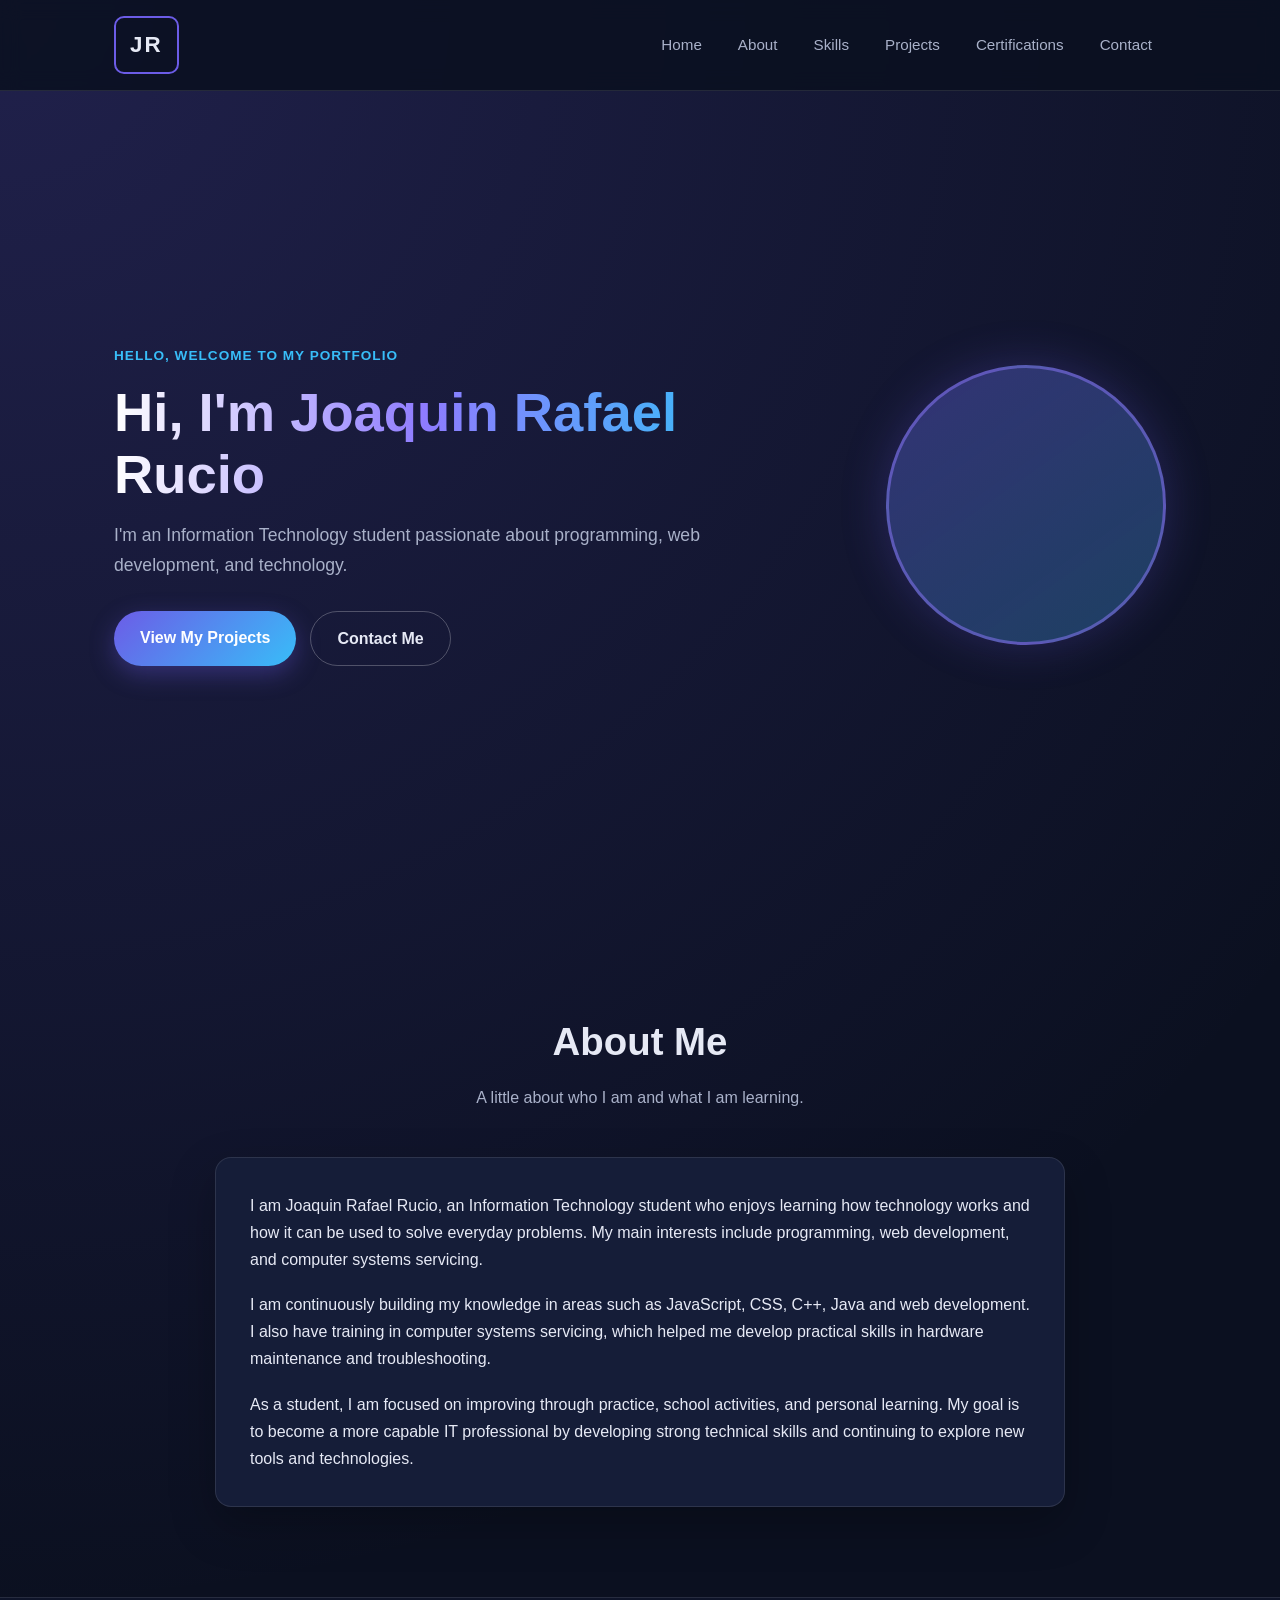
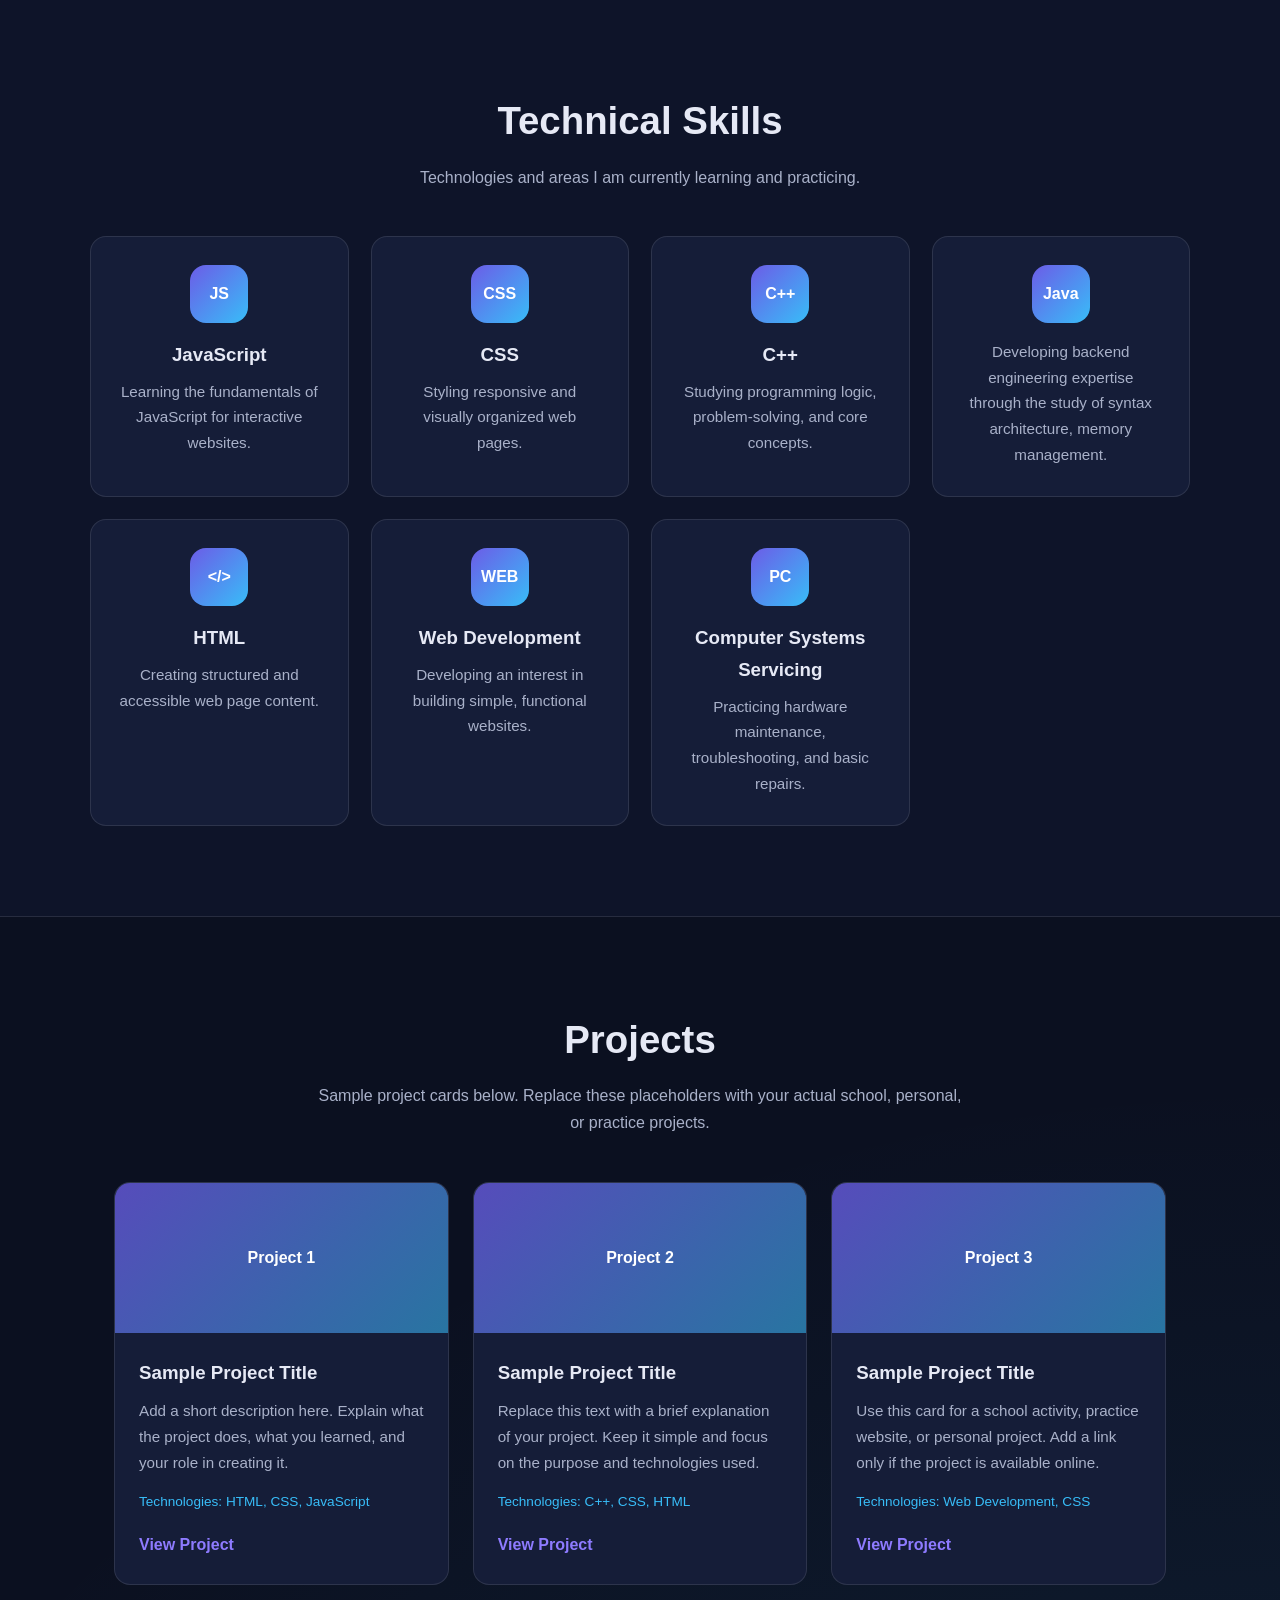
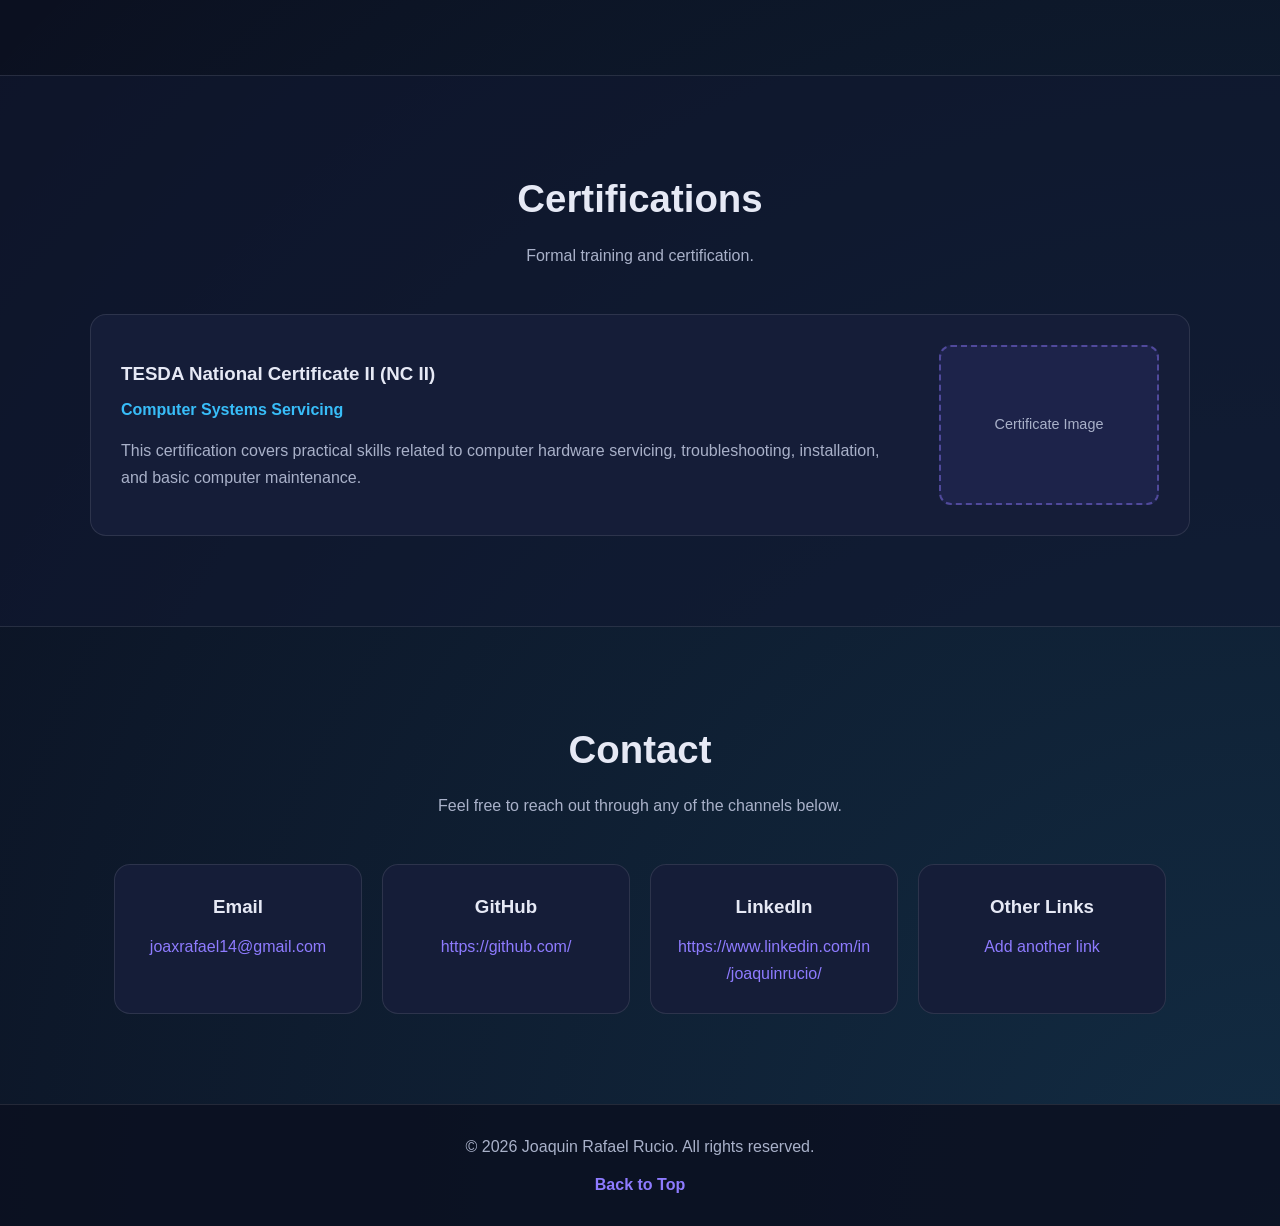
==== Website Portfolio/index.html @ 783bb7ba "first commit" ====
<!DOCTYPE html>
<html lang="en">
<head>
  <meta charset="UTF-8">
  <meta name="viewport" content="width=device-width, initial-scale=1.0">
  <meta name="description" content="Portfolio of Joaquin Rafael Rucio, an Information Technology student interested in programming, web development, and computer systems servicing.">
  <title>Joaquin Rafael Rucio | IT Student Portfolio</title>

  <!-- Main stylesheet -->
  <link rel="stylesheet" href="style.css">
</head>
<body id="top">

  <header class="site-header">
    <nav class="navbar" aria-label="Main navigation">
      <a href="#top" class="logo" aria-label="Joaquin Rafael Rucio - Home">JR</a>

      <ul class="nav-links">
        <li><a href="#home">Home</a></li>
        <li><a href="#about">About</a></li>
        <li><a href="#skills">Skills</a></li>
        <li><a href="#projects">Projects</a></li>
        <li><a href="#certifications">Certifications</a></li>
        <li><a href="#contact">Contact</a></li>
      </ul>
    </nav>
  </header>

  <main>

    <section id="home" class="hero">
      <div class="hero-content">
        <p class="hero-greeting">Hello, welcome to my portfolio</p>
        <h1>Hi, I'm Joaquin Rafael Rucio</h1>
        <p class="hero-description">
          I'm an Information Technology student passionate about programming,
          web development, and technology.
        </p>

        <div class="hero-buttons">
          <a href="#projects" class="btn btn-primary">View My Projects</a>
          <a href="#contact" class="btn btn-outline">Contact Me</a>
        </div>
      </div>

      <!-- Replace this placeholder with your own photo.
           Example: <img src="images/profile.jpg" alt="Photo of Joaquin Rafael Rucio"> -->
      <div class="profile-image" role="img" aria-label="Profile photo placeholder">
        <span><img src = ""></span>
      </div>
    </section>

    <section id="about" class="section">
      <div class="section-header">
        <h2>About Me</h2>
        <p>A little about who I am and what I am learning.</p>
      </div>

      <div class="about-card">
        <p>
          I am Joaquin Rafael Rucio, an Information Technology student who enjoys
          learning how technology works and how it can be used to solve everyday
          problems. My main interests include programming, web development, and
          computer systems servicing.
        </p>

        <p>
          I am continuously building my knowledge in areas such as JavaScript, CSS,
          C++, Java and web development. I also have training in computer systems
          servicing, which helped me develop practical skills in hardware
          maintenance and troubleshooting.
        </p>

        <p>
          As a student, I am focused on improving through practice, school
          activities, and personal learning. My goal is to become a more capable
          IT professional by developing strong technical skills and continuing to
          explore new tools and technologies.
        </p>
      </div>
    </section>

    <section id="skills" class="section section-alt">
      <div class="section-header">
        <h2>Technical Skills</h2>
        <p>Technologies and areas I am currently learning and practicing.</p>
      </div>

      <!-- Skill cards arranged using CSS Grid -->
      <div class="skills-grid">
        <article class="skill-card">
          <span class="skill-icon" aria-hidden="true">JS</span>
          <h3>JavaScript</h3>
          <p>Learning the fundamentals of JavaScript for interactive websites.</p>
        </article>

        <article class="skill-card">
          <span class="skill-icon" aria-hidden="true">CSS</span>
          <h3>CSS</h3>
          <p>Styling responsive and visually organized web pages.</p>
        </article>

        <article class="skill-card">
          <span class="skill-icon" aria-hidden="true">C++</span>
          <h3>C++</h3>
          <p>Studying programming logic, problem-solving, and core concepts.</p>
        </article>

        <article class="skill-card">
          <span class="skill-icon" aria-hidden="true">Java</span>
          <p>Developing backend engineering expertise through the study of syntax architecture, memory management.</p>
        </article>

        <article class="skill-card">
          <span class="skill-icon" aria-hidden="true">&lt;/&gt;</span>
          <h3>HTML</h3>
          <p>Creating structured and accessible web page content.</p>
        </article>

        <article class="skill-card">
          <span class="skill-icon" aria-hidden="true">WEB</span>
          <h3>Web Development</h3>
          <p>Developing an interest in building simple, functional websites.</p>
        </article>

        <article class="skill-card">
          <span class="skill-icon" aria-hidden="true">PC</span>
          <h3>Computer Systems Servicing</h3>
          <p>Practicing hardware maintenance, troubleshooting, and basic repairs.</p>
        </article>
      </div>
    </section>

    <section id="projects" class="section">
      <div class="section-header">
        <h2>Projects</h2>
        <p>
          Sample project cards below. Replace these placeholders with your actual
          school, personal, or practice projects.
        </p>
      </div>

      <div class="projects-grid">

        <article class="project-card">
          <div class="project-preview" aria-hidden="true">Project 1</div>
          <div class="project-details">
            <h3>Sample Project Title</h3>
            <p>
              Add a short description here. Explain what the project does, what you
              learned, and your role in creating it.
            </p>
            <p class="project-tech">Technologies: HTML, CSS, JavaScript</p>
            <a href="#" class="project-link" aria-label="View sample project one">
              View Project
            </a>
          </div>
        </article>

        <article class="project-card">
          <div class="project-preview" aria-hidden="true">Project 2</div>
          <div class="project-details">
            <h3>Sample Project Title</h3>
            <p>
              Replace this text with a brief explanation of your project. Keep it
              simple and focus on the purpose and technologies used.
            </p>
            <p class="project-tech">Technologies: C++, CSS, HTML</p>
            <a href="#" class="project-link" aria-label="View sample project two">
              View Project
            </a>
          </div>
        </article>

        <article class="project-card">
          <div class="project-preview" aria-hidden="true">Project 3</div>
          <div class="project-details">
            <h3>Sample Project Title</h3>
            <p>
              Use this card for a school activity, practice website, or personal
              project. Add a link only if the project is available online.
            </p>
            <p class="project-tech">Technologies: Web Development, CSS</p>
            <a href="#" class="project-link" aria-label="View sample project three">
              View Project
            </a>
          </div>
        </article>

      </div>
    </section>

    <section id="certifications" class="section section-alt">
      <div class="section-header">
        <h2>Certifications</h2>
        <p>Formal training and certification.</p>
      </div>

      <article class="certification-card">
        <div class="certification-info">
          <h3>TESDA National Certificate II (NC II)</h3>
          <p class="certification-title">Computer Systems Servicing</p>
          <p>
            This certification covers practical skills related to computer hardware
            servicing, troubleshooting, installation, and basic computer maintenance.
          </p>
        </div>

        <!-- Optional: replace this placeholder with an image of your certificate.
             Example: <img src="images/certificate.jpg" alt="TESDA NC II Certificate"> -->
        <div class="certificate-placeholder" role="img" aria-label="Certificate image placeholder">
          <span>Certificate Image</span>
        </div>
      </article>
    </section>

    <section id="contact" class="section">
      <div class="section-header">
        <h2>Contact</h2>
        <p>Feel free to reach out through any of the channels below.</p>
      </div>

      <div class="contact-grid">
        <div class="contact-card">
          <h3>Email</h3>
          <!-- Replace your-email@example.com with your real email address -->
          <a href="mailto:your-email@example.com">joaxrafael14@gmail.com</a>
        </div>

        <div class="contact-card">
          <h3>GitHub</h3>
          <!-- Replace the # link with your GitHub profile URL -->
          <a href="#" target="_blank" rel="noopener noreferrer">https://github.com/</a>
        </div>

        <div class="contact-card">
          <h3>LinkedIn</h3>
          <!-- Replace the # link with your LinkedIn profile URL -->
          <a href="#" target="_blank" rel="noopener noreferrer">https://www.linkedin.com/in/joaquinrucio/</a>
        </div>

        <div class="contact-card">
          <h3>Other Links</h3>
          <!-- Add another professional link, such as Facebook, Instagram, or an online resume -->
          <a href="#" target="_blank" rel="noopener noreferrer">Add another link</a>
        </div>
      </div>
    </section>

  </main>

  <footer class="site-footer">
    <p>&copy; 2026 Joaquin Rafael Rucio. All rights reserved.</p>
    <a href="#top" class="back-to-top">Back to Top</a>
  </footer>

</body>
</html>
---- Website Portfolio/style.css ----
:root {
  --bg-color: #0b1020;
  --bg-alt: #111832;
  --card-bg: #151d38;
  --text-color: #e6e9f5;
  --muted-text: #a9b1c9;
  --accent: #6c5ce7;
  --accent-light: #8e7bff;
  --blue: #38bdf8;
  --border-color: rgba(255, 255, 255, 0.10);
  --radius: 16px;
  --transition: 0.3s ease;
}

* {
  margin: 0;
  padding: 0;
  box-sizing: border-box;
}

html {
  scroll-behavior: smooth;
}

body {
  font-family: "Segoe UI", Arial, sans-serif;
  background:
    radial-gradient(circle at top left, rgba(108, 92, 231, 0.22), transparent 35%),
    radial-gradient(circle at bottom right, rgba(56, 189, 248, 0.16), transparent 38%),
    var(--bg-color);
  color: var(--text-color);
  line-height: 1.7;
}

.site-header {
  position: sticky;
  top: 0;
  z-index: 10;
  background: rgba(11, 16, 32, 0.88);
  backdrop-filter: blur(10px);
  border-bottom: 1px solid var(--border-color);
}

.navbar {
  max-width: 1100px;
  margin: auto;
  padding: 16px 24px;
  display: flex;
  align-items: center;
  justify-content: space-between;
  gap: 20px;
}

.logo {
  font-size: 1.4rem;
  font-weight: 700;
  letter-spacing: 2px;
  color: var(--text-color);
  text-decoration: none;
  padding: 8px 14px;
  border: 2px solid var(--accent);
  border-radius: 10px;
  transition: var(--transition);
}

.logo:hover {
  background: var(--accent);
  box-shadow: 0 0 20px rgba(108, 92, 231, 0.55);
}

.nav-links {
  display: flex;
  flex-wrap: wrap;
  gap: 8px;
  list-style: none;
}

.nav-links a {
  display: block;
  padding: 8px 14px;
  color: var(--muted-text);
  text-decoration: none;
  border-radius: 8px;
  font-size: 0.95rem;
  transition: var(--transition);
}

.nav-links a:hover,
.nav-links a:focus {
  color: #ffffff;
  background: rgba(108, 92, 231, 0.22);
}
.hero {
  min-height: calc(100vh - 72px);
  max-width: 1100px;
  margin: auto;
  padding: 80px 24px;
  display: flex;
  align-items: center;
  justify-content: space-between;
  gap: 48px;
}

.hero-content {
  max-width: 620px;
  animation: fadeIn 1s ease both;
}

.hero-greeting {
  color: var(--blue);
  font-weight: 600;
  letter-spacing: 1px;
  text-transform: uppercase;
  font-size: 0.85rem;
}

.hero h1 {
  margin: 14px 0;
  font-size: clamp(2.2rem, 5vw, 3.4rem);
  line-height: 1.15;
  background: linear-gradient(90deg, #ffffff, var(--accent-light), var(--blue));
  -webkit-background-clip: text;
  background-clip: text;
  color: transparent;
}

.hero-description {
  font-size: 1.1rem;
  color: var(--muted-text);
  margin-bottom: 30px;
}

.hero-buttons {
  display: flex;
  flex-wrap: wrap;
  gap: 14px;
}

.btn {
  display: inline-block;
  padding: 13px 26px;
  border-radius: 999px;
  text-decoration: none;
  font-weight: 600;
  transition: var(--transition);
}

.btn-primary {
  color: #ffffff;
  background: linear-gradient(135deg, var(--accent), var(--blue));
  box-shadow: 0 8px 24px rgba(108, 92, 231, 0.35);
}

.btn-primary:hover,
.btn-primary:focus {
  transform: translateY(-3px);
  box-shadow: 0 12px 30px rgba(56, 189, 248, 0.35);
}

.btn-outline {
  color: var(--text-color);
  border: 1px solid rgba(255, 255, 255, 0.25);
}

.btn-outline:hover,
.btn-outline:focus {
  border-color: var(--accent-light);
  background: rgba(108, 92, 231, 0.18);
  transform: translateY(-3px);
}

.profile-image {
  width: 280px;
  height: 280px;
  flex-shrink: 0;
  display: flex;
  align-items: center;
  justify-content: center;
  border-radius: 50%;
  color: var(--muted-text);
  font-weight: 600;
  background:
    linear-gradient(145deg, rgba(108, 92, 231, 0.35), rgba(56, 189, 248, 0.22)),
    var(--card-bg);
  border: 3px solid rgba(142, 123, 255, 0.5);
  box-shadow: 0 0 45px rgba(108, 92, 231, 0.25);
  animation: float 5s ease-in-out infinite;
}

.section {
  max-width: 1100px;
  margin: auto;
  padding: 90px 24px;
}

.section-alt {
  background: rgba(17, 24, 50, 0.55);
  border-top: 1px solid var(--border-color);
  border-bottom: 1px solid var(--border-color);
  max-width: none;
}

.section-alt > * {
  max-width: 1100px;
  margin-left: auto;
  margin-right: auto;
}

.section-header {
  text-align: center;
  margin-bottom: 45px;
}

.section-header h2 {
  font-size: clamp(1.8rem, 4vw, 2.4rem);
  margin-bottom: 10px;
}

.section-header p {
  color: var(--muted-text);
  max-width: 650px;
  margin: auto;
}

.about-card {
  max-width: 850px;
  margin: auto;
  padding: 34px;
  background: var(--card-bg);
  border: 1px solid var(--border-color);
  border-radius: var(--radius);
  box-shadow: 0 18px 45px rgba(0, 0, 0, 0.25);
}

.about-card p + p {
  margin-top: 18px;
}

.skills-grid {
  display: grid;
  grid-template-columns: repeat(auto-fit, minmax(250px, 1fr));
  gap: 22px;
}

.skill-card {
  padding: 28px;
  background: var(--card-bg);
  border: 1px solid var(--border-color);
  border-radius: var(--radius);
  text-align: center;
  transition: var(--transition);
}

.skill-card:hover {
  transform: translateY(-6px);
  border-color: rgba(142, 123, 255, 0.55);
  box-shadow: 0 16px 35px rgba(108, 92, 231, 0.18);
}

.skill-icon {
  display: inline-flex;
  align-items: center;
  justify-content: center;
  width: 58px;
  height: 58px;
  margin-bottom: 16px;
  border-radius: 16px;
  font-weight: 700;
  color: #ffffff;
  background: linear-gradient(135deg, var(--accent), var(--blue));
}

.skill-card h3 {
  margin-bottom: 8px;
}

.skill-card p {
  color: var(--muted-text);
  font-size: 0.95rem;
}

.projects-grid {
  display: grid;
  grid-template-columns: repeat(auto-fit, minmax(300px, 1fr));
  gap: 24px;
}

.project-card {
  overflow: hidden;
  background: var(--card-bg);
  border: 1px solid var(--border-color);
  border-radius: var(--radius);
  transition: var(--transition);
}

.project-card:hover {
  transform: translateY(-6px);
  border-color: rgba(56, 189, 248, 0.55);
  box-shadow: 0 18px 40px rgba(56, 189, 248, 0.15);
}

.project-preview {
  height: 150px;
  display: flex;
  align-items: center;
  justify-content: center;
  font-weight: 700;
  color: #ffffff;
  background: linear-gradient(135deg, rgba(108, 92, 231, 0.75), rgba(56, 189, 248, 0.55));
}

.project-details {
  padding: 24px;
}

.project-details h3 {
  margin-bottom: 10px;
}

.project-details p {
  color: var(--muted-text);
  font-size: 0.95rem;
}

.project-tech {
  margin: 14px 0 18px;
  font-size: 0.85rem !important;
  color: var(--blue) !important;
}

.project-link {
  display: inline-block;
  color: var(--accent-light);
  text-decoration: none;
  font-weight: 600;
  border-bottom: 2px solid transparent;
  transition: var(--transition);
}

.project-link:hover,
.project-link:focus {
  color: var(--blue);
  border-bottom-color: var(--blue);
}

.certification-card {
  display: flex;
  align-items: center;
  gap: 30px;
  padding: 30px;
  background: var(--card-bg);
  border: 1px solid var(--border-color);
  border-radius: var(--radius);
}

.certification-info h3 {
  margin-bottom: 6px;
}

.certification-title {
  color: var(--blue);
  font-weight: 600;
  margin-bottom: 14px;
}

.certification-info p:last-child {
  color: var(--muted-text);
}

.certificate-placeholder {
  width: 220px;
  height: 160px;
  flex-shrink: 0;
  display: flex;
  align-items: center;
  justify-content: center;
  color: var(--muted-text);
  font-size: 0.9rem;
  border: 2px dashed rgba(142, 123, 255, 0.45);
  border-radius: 12px;
  background: rgba(108, 92, 231, 0.10);
}

.contact-grid {
  display: grid;
  grid-template-columns: repeat(auto-fit, minmax(230px, 1fr));
  gap: 20px;
}

.contact-card {
  padding: 26px;
  text-align: center;
  background: var(--card-bg);
  border: 1px solid var(--border-color);
  border-radius: var(--radius);
  transition: var(--transition);
}

.contact-card:hover {
  transform: translateY(-5px);
  border-color: rgba(108, 92, 231, 0.55);
}

.contact-card h3 {
  margin-bottom: 10px;
}

.contact-card a {
  color: var(--accent-light);
  text-decoration: none;
  word-break: break-word;
  transition: var(--transition);
}

.contact-card a:hover,
.contact-card a:focus {
  color: var(--blue);
  text-decoration: underline;
}

.site-footer {
  padding: 28px 24px;
  text-align: center;
  border-top: 1px solid var(--border-color);
  background: rgba(11, 16, 32, 0.85);
}

.site-footer p {
  color: var(--muted-text);
  margin-bottom: 10px;
}

.back-to-top {
  color: var(--accent-light);
  text-decoration: none;
  font-weight: 600;
  transition: var(--transition);
}

.back-to-top:hover {
  color: var(--blue);
}

@keyframes fadeIn {
  from {
    opacity: 0;
    transform: translateY(20px);
  }
  to {
    opacity: 1;
    transform: translateY(0);
  }
}

@keyframes float {
  0%, 100% {
    transform: translateY(0);
  }
  50% {
    transform: translateY(-12px);
  }
}

@media (max-width: 900px) {
  .hero {
    flex-direction: column;
    text-align: center;
    padding-top: 60px;
  }

  .hero-content {
    max-width: 100%;
  }

  .hero-buttons {
    justify-content: center;
  }

  .profile-image {
    width: 220px;
    height: 220px;
  }

  .certification-card {
    flex-direction: column;
    text-align: center;
  }
}

@media (max-width: 650px) {
  .navbar {
    flex-direction: column;
  }

  .nav-links {
    justify-content: center;
  }

  .section {
    padding: 65px 20px;
  }

  .about-card,
  .certification-card {
    padding: 24px;
  }

  .certificate-placeholder {
    width: 100%;
  }
}
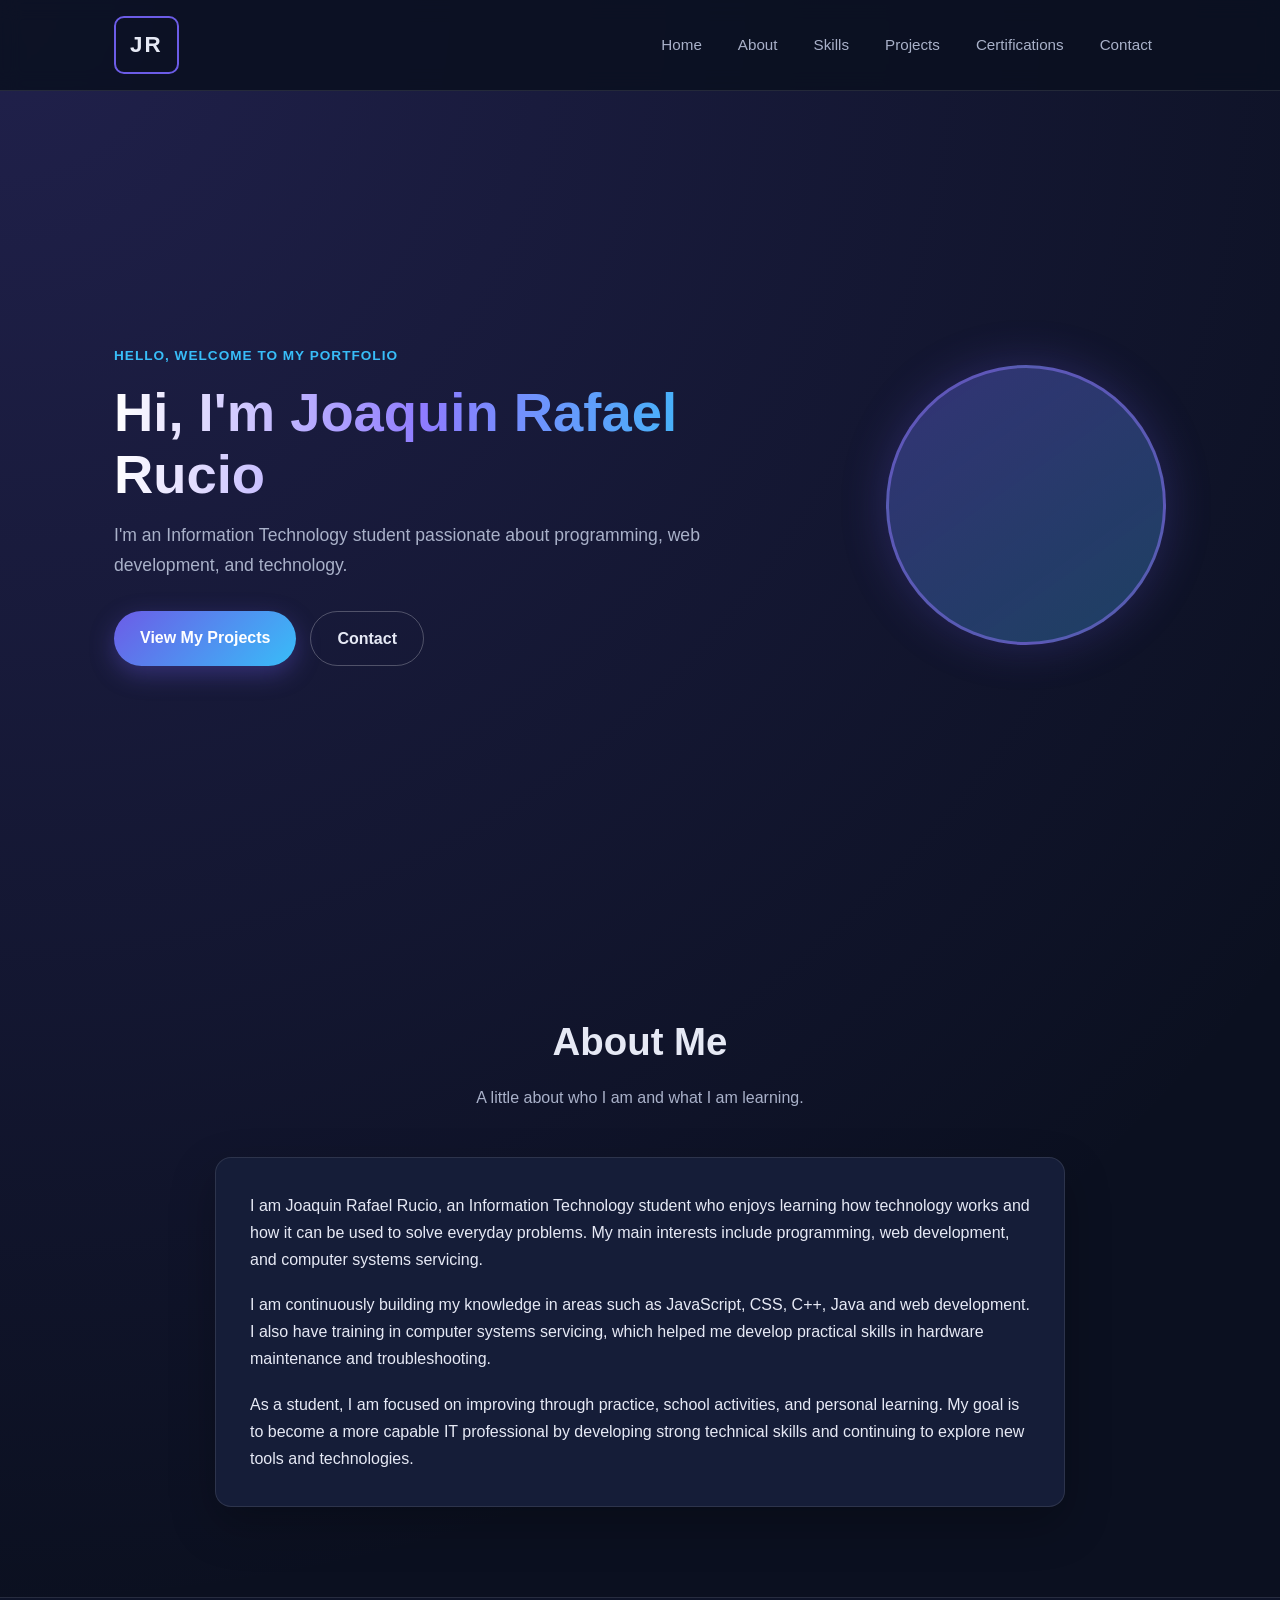
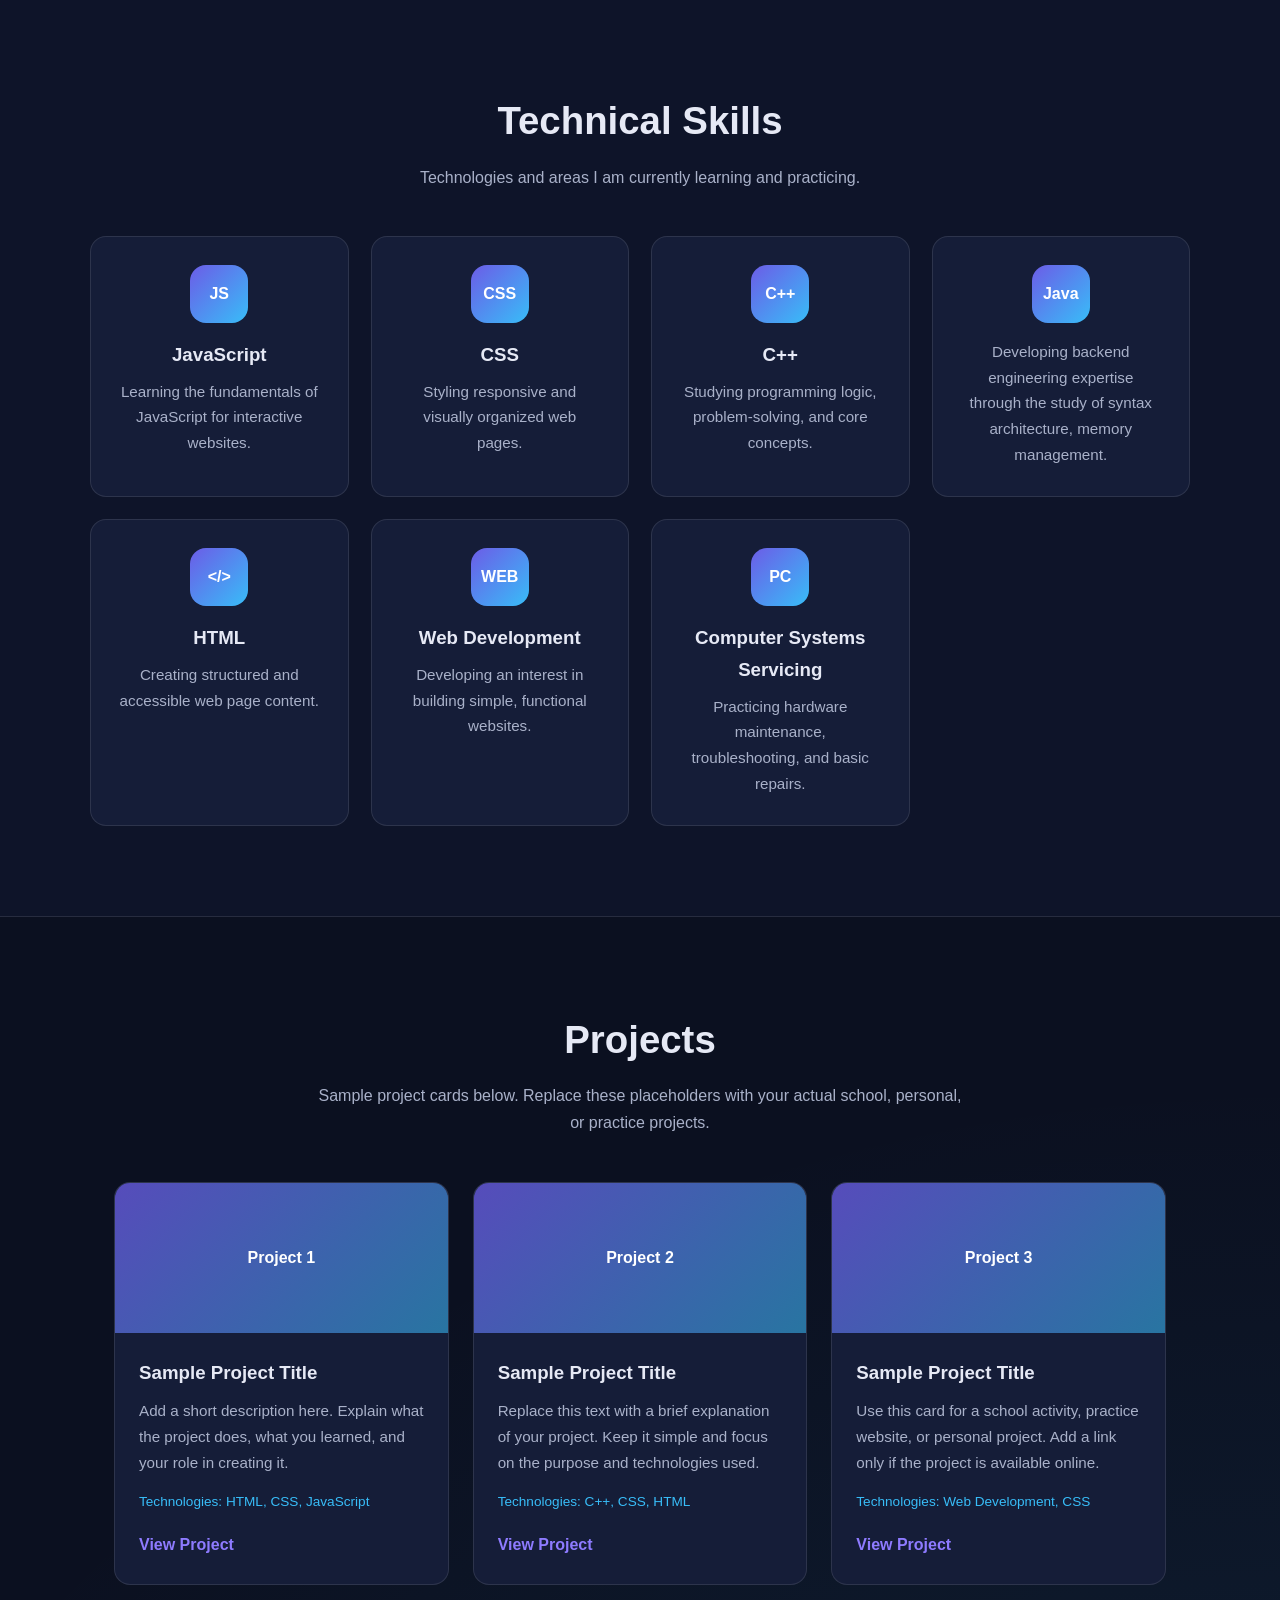
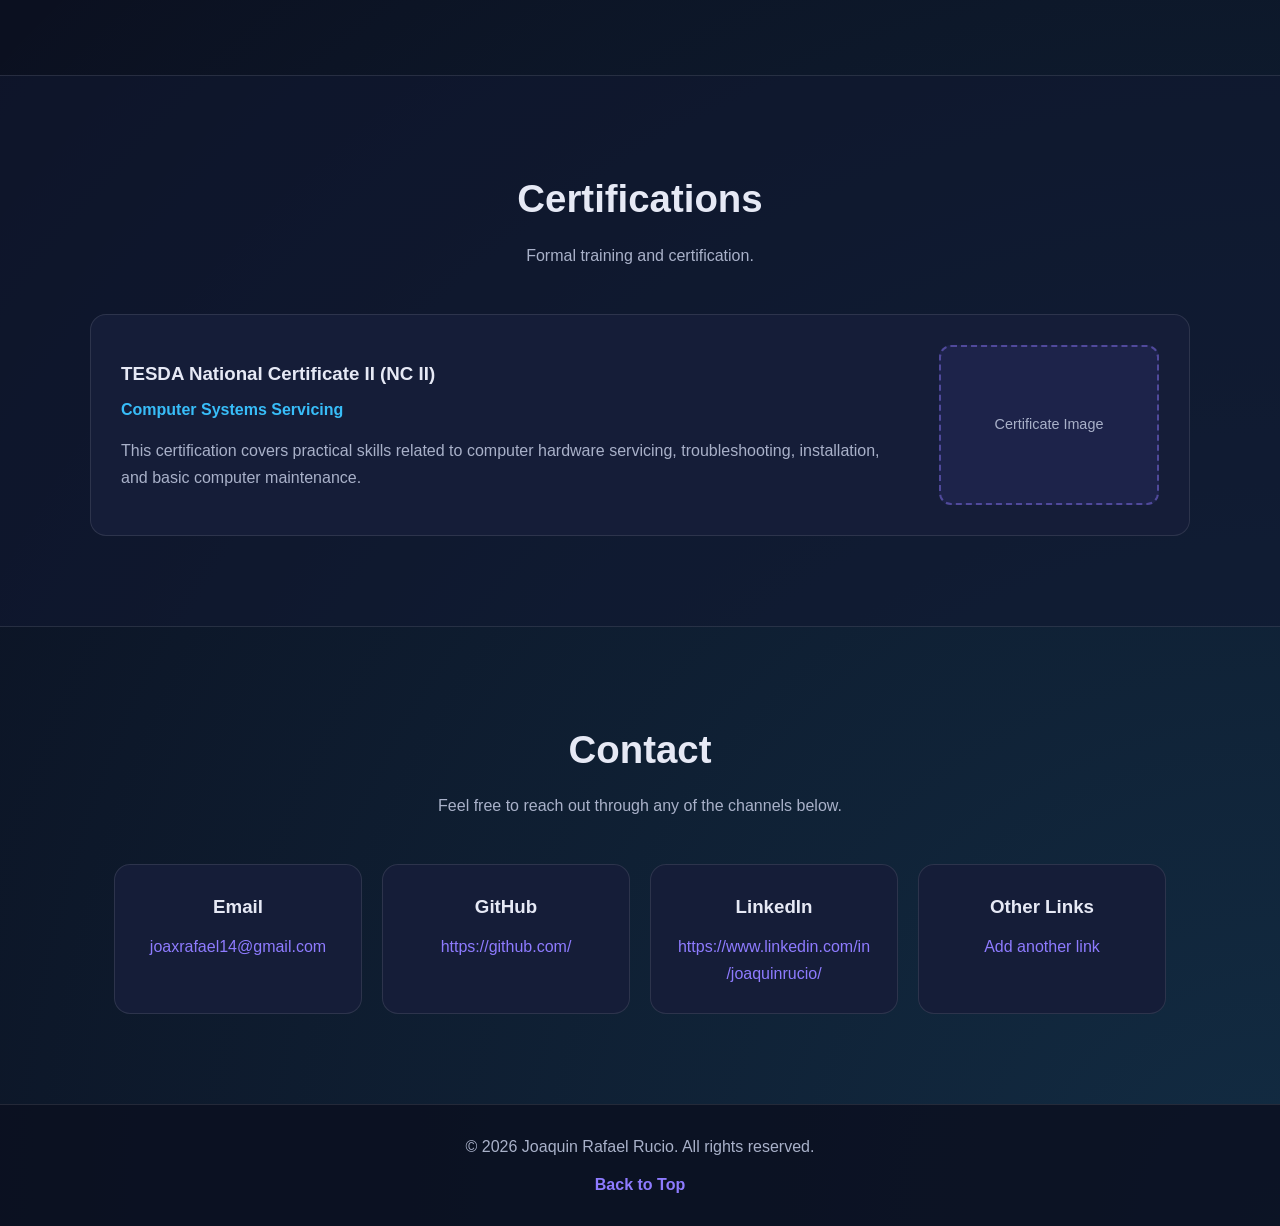
==== commit 28dc233f: "remvoe me" ====
--- a/Website Portfolio/index.html
+++ b/Website Portfolio/index.html
@@ -39,7 +39,7 @@
 
         <div class="hero-buttons">
           <a href="#projects" class="btn btn-primary">View My Projects</a>
-          <a href="#contact" class="btn btn-outline">Contact Me</a>
+          <a href="#contact" class="btn btn-outline">Contact</a>
         </div>
       </div>
 
